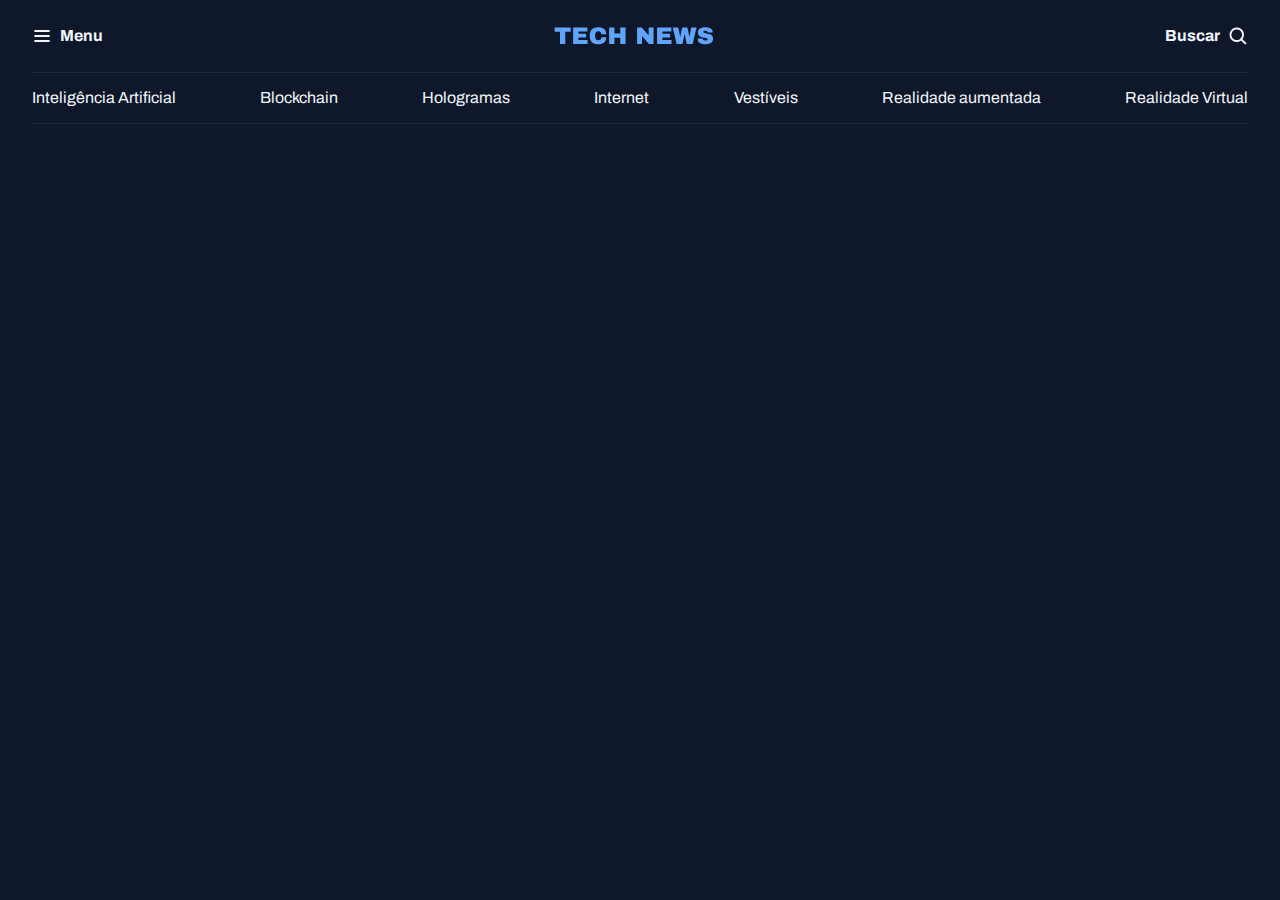
==== full-stack/portal-de-noticias/index.html @ 1cea3c32 "criando o Header da aplicação" ====
<!DOCTYPE html>
<html lang="en">
<head>
    <meta charset="UTF-8">
    <meta name="viewport" content="width=device-width, initial-scale=1.0">
    <!-- fonts css link -->
    <link rel="preconnect" href="https://fonts.googleapis.com">
    <link rel="preconnect" href="https://fonts.gstatic.com" crossorigin>
    <link href="https://fonts.googleapis.com/css2?family=Archivo:ital,wght@0,100..900;1,100..900&display=swap" rel="stylesheet">
    <!-- Css's link -->
    <link rel="stylesheet" href="styles/index.css">
    <title>Document</title>
</head>
<body>
    <header class="container">
        <nav id="primary" class="grid grid-flow-col">
            <div>
                <img src="assets/icons/List.svg" alt="ícone de Menu">
                <strong>Menu</strong>
            </div>

            <div>
                <img src="assets/Logo.svg" alt="TechNews logo">
            </div>

            <div>
                <strong>Buscar</strong>
                <img src="assets/icons/MagnifyingGlass.svg" alt="ícone de pesquisa">
            </div>
        </nav>

        <nav id="secundary" class="grid grid-flow-col">
            <a href="#">Inteligência Artificial</a>
            <a href="#">Blockchain</a>
            <a href="#">Hologramas</a>
            <a href="#">Internet</a>
            <a href="#">Vestíveis</a>
            <a href="#">Realidade aumentada</a>
            <a href="#">Realidade Virtual</a>
        </nav>
    </header>
</body>
</html>
---- full-stack/portal-de-noticias/styles/index.css ----
@import url(global.css);
@import url(header.css);
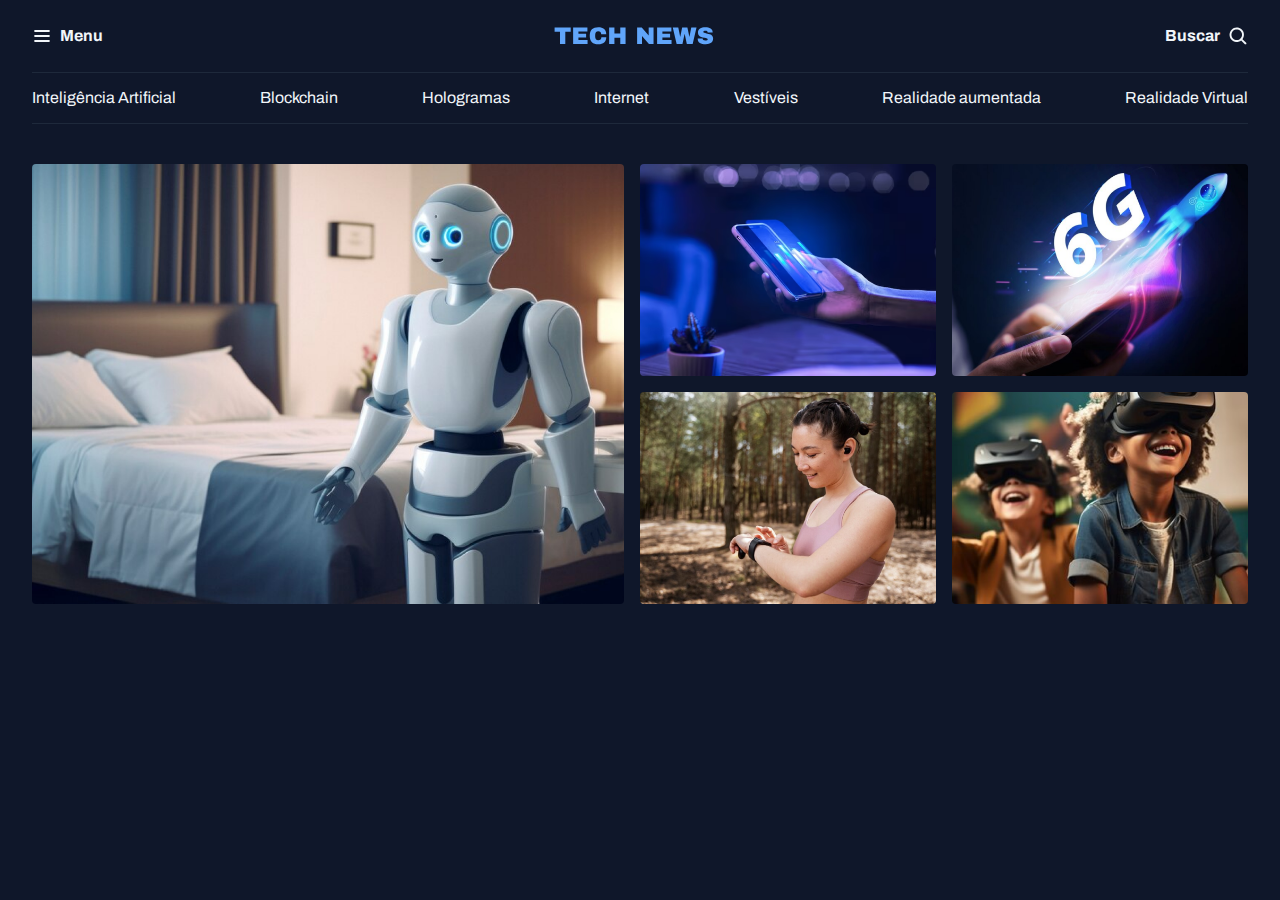
==== commit fc560fbd: "estruturando a secção destaques" ====
--- a/full-stack/portal-de-noticias/index.html
+++ b/full-stack/portal-de-noticias/index.html
@@ -39,5 +39,31 @@
             <a href="#">Realidade Virtual</a>
         </nav>
     </header>
+
+    <main class="grid container">
+        <section id="featured" class="grid grid-flow-col gap-16">
+            <div>
+                <img src="assets/images/Image 01.png" alt="">
+            </div>
+
+            <div class="grid grid-cols-2 gap-16">
+                <div>
+                    <img src="assets/images/Image 02.png" alt="">
+                </div>
+
+                <div>
+                    <img src="assets/images/Image 03.png" alt="">
+                </div>
+
+                <div>
+                    <img src="assets/images/Image 04.png" alt="">
+                </div>
+
+                <div>
+                    <img src="assets/images/Image 05.png" alt="">
+                </div>
+            </div>
+        </section>
+    </main>
 </body>
 </html>--- a/full-stack/portal-de-noticias/styles/index.css
+++ b/full-stack/portal-de-noticias/styles/index.css
@@ -1,2 +1,4 @@
 @import url(global.css);
-@import url(header.css);+@import url(utility.css);
+@import url(header.css);
+@import url(section.css);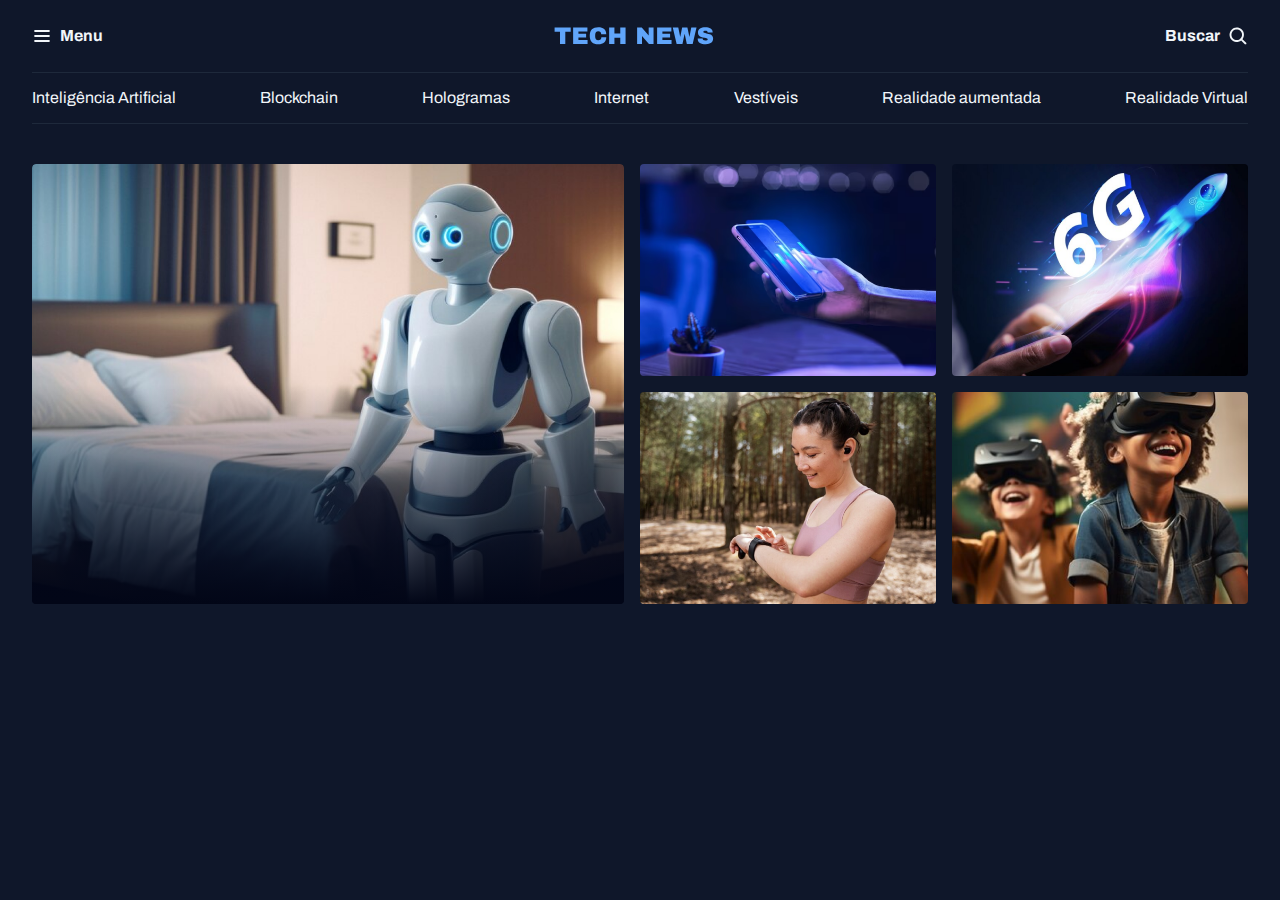
==== commit 747e813e: "adicionando fundo com degradê" ====
--- a/full-stack/portal-de-noticias/index.html
+++ b/full-stack/portal-de-noticias/index.html
@@ -42,7 +42,7 @@
 
     <main class="grid container">
         <section id="featured" class="grid grid-flow-col gap-16">
-            <div>
+            <div class="card">
                 <img src="assets/images/Image 01.png" alt="">
             </div>
 
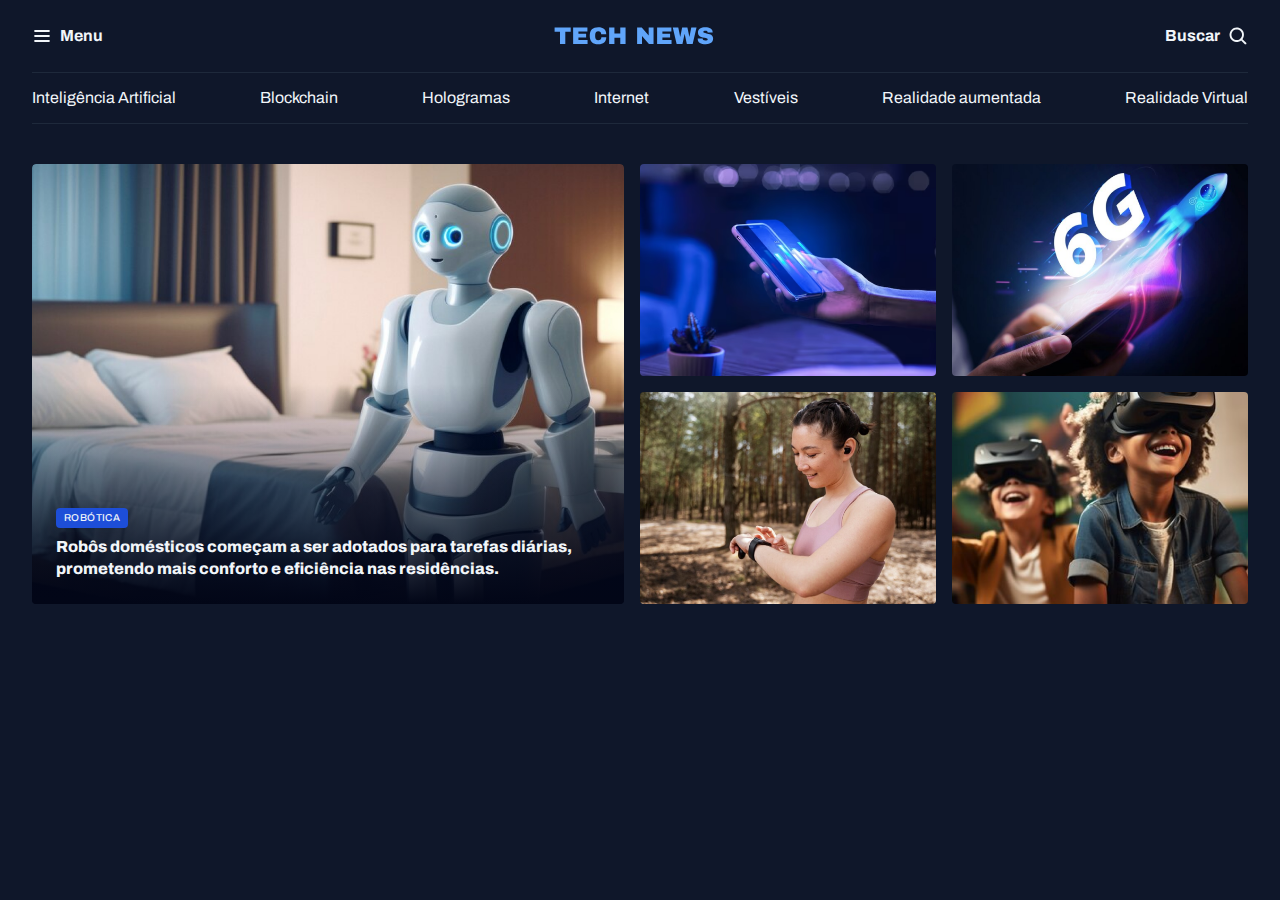
==== commit 2bbf57f6: "ajustando o conteudo do card" ====
--- a/full-stack/portal-de-noticias/index.html
+++ b/full-stack/portal-de-noticias/index.html
@@ -42,26 +42,32 @@
 
     <main class="grid container">
         <section id="featured" class="grid grid-flow-col gap-16">
-            <div class="card">
+            <figure class="card">
                 <img src="assets/images/Image 01.png" alt="">
-            </div>
+
+                <figcaption>
+                    <span class="content-tag">Robótica</span>
+
+                    <h2 class="text-xl">Robôs domésticos começam a ser adotados para tarefas diárias, prometendo mais conforto e eficiência nas residências.</h2>
+                </figcaption>
+            </figure>
 
             <div class="grid grid-cols-2 gap-16">
-                <div>
+                <figure>
                     <img src="assets/images/Image 02.png" alt="">
-                </div>
+                </figure>
 
-                <div>
+                <figure>
                     <img src="assets/images/Image 03.png" alt="">
-                </div>
+                </figure>
 
-                <div>
+                <figure>
                     <img src="assets/images/Image 04.png" alt="">
-                </div>
+                </figure>
 
-                <div>
+                <figure>
                     <img src="assets/images/Image 05.png" alt="">
-                </div>
+                </figure>
             </div>
         </section>
     </main>
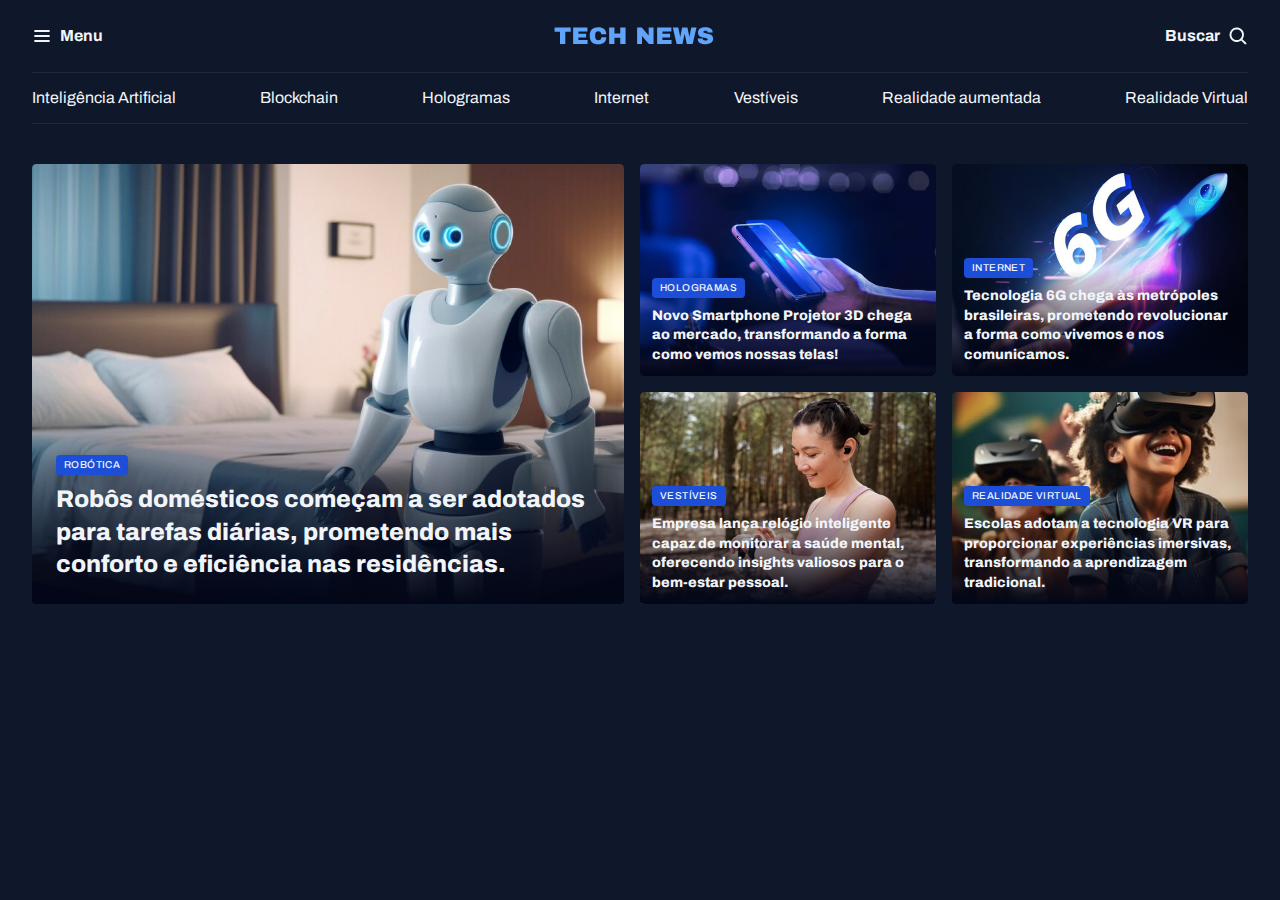
==== commit 1164da9b: "Finalizando a seção destaques" ====
--- a/full-stack/portal-de-noticias/index.html
+++ b/full-stack/portal-de-noticias/index.html
@@ -48,25 +48,49 @@
                 <figcaption>
                     <span class="content-tag">Robótica</span>
 
-                    <h2 class="text-xl">Robôs domésticos começam a ser adotados para tarefas diárias, prometendo mais conforto e eficiência nas residências.</h2>
+                    <h2 class="text-2xl">Robôs domésticos começam a ser adotados para tarefas diárias, prometendo mais conforto e eficiência nas residências.</h2>
                 </figcaption>
             </figure>
 
             <div class="grid grid-cols-2 gap-16">
-                <figure>
-                    <img src="assets/images/Image 02.png" alt="">
+                <figure class="card">
+                    <img src="assets/images/Image 02.png" alt="Novo Smartphone Projetor 3D chega ao mercado, transformando a forma como vemos nossas telas!">
+
+                    <figcaption>
+                        <span class="content-tag">Hologramas</span>
+    
+                        <h2 class="text-lg">Novo Smartphone Projetor 3D chega ao mercado, transformando a forma como vemos nossas telas!</h2>
+                    </figcaption>
                 </figure>
 
-                <figure>
-                    <img src="assets/images/Image 03.png" alt="">
+                <figure class="card">
+                    <img src="assets/images/Image 03.png" alt="Tecnologia 6G chega às metrópoles brasileiras, prometendo revolucionar a forma como vivemos e nos comunicamos.">
+
+                    <figcaption>
+                        <span class="content-tag">Internet</span>
+    
+                        <h2 class="text-lg">Tecnologia 6G chega às metrópoles brasileiras, prometendo revolucionar a forma como vivemos e nos comunicamos.</h2>
+                    </figcaption>
                 </figure>
 
-                <figure>
-                    <img src="assets/images/Image 04.png" alt="">
+                <figure class="card">
+                    <img src="assets/images/Image 04.png" alt="Empresa lança relógio inteligente capaz de monitorar a saúde mental, oferecendo insights valiosos para o bem-estar pessoal.">
+
+                    <figcaption>
+                        <span class="content-tag">Vestíveis</span>
+    
+                        <h2 class="text-lg">Empresa lança relógio inteligente capaz de monitorar a saúde mental, oferecendo insights valiosos para o bem-estar pessoal.</h2>
+                    </figcaption>
                 </figure>
 
-                <figure>
-                    <img src="assets/images/Image 05.png" alt="">
+                <figure class="card">
+                    <img src="assets/images/Image 05.png" alt="Escolas adotam a tecnologia VR para proporcionar experiências imersivas, transformando a aprendizagem tradicional.">
+
+                    <figcaption>
+                        <span class="content-tag">Realidade Virtual</span>
+    
+                        <h2 class="text-lg">Escolas adotam a tecnologia VR para proporcionar experiências imersivas, transformando a aprendizagem tradicional.</h2>
+                    </figcaption>
                 </figure>
             </div>
         </section>
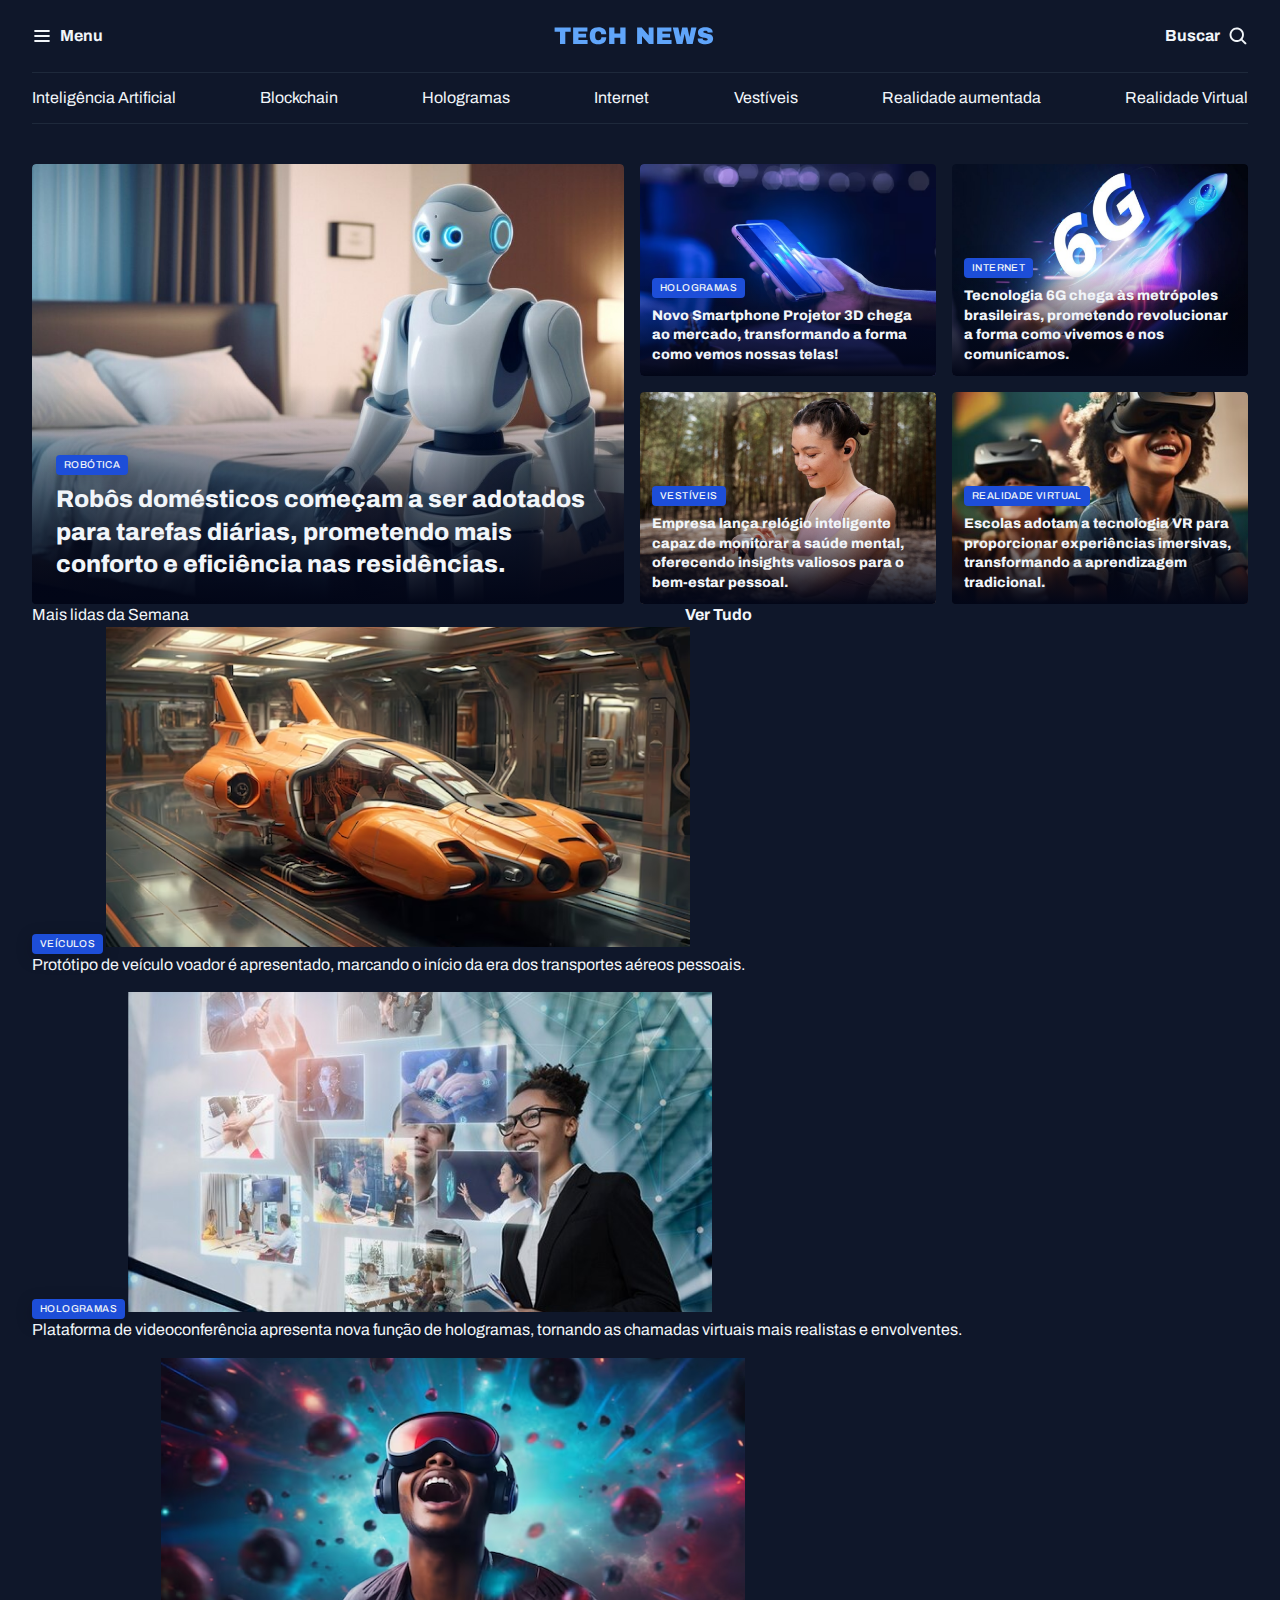
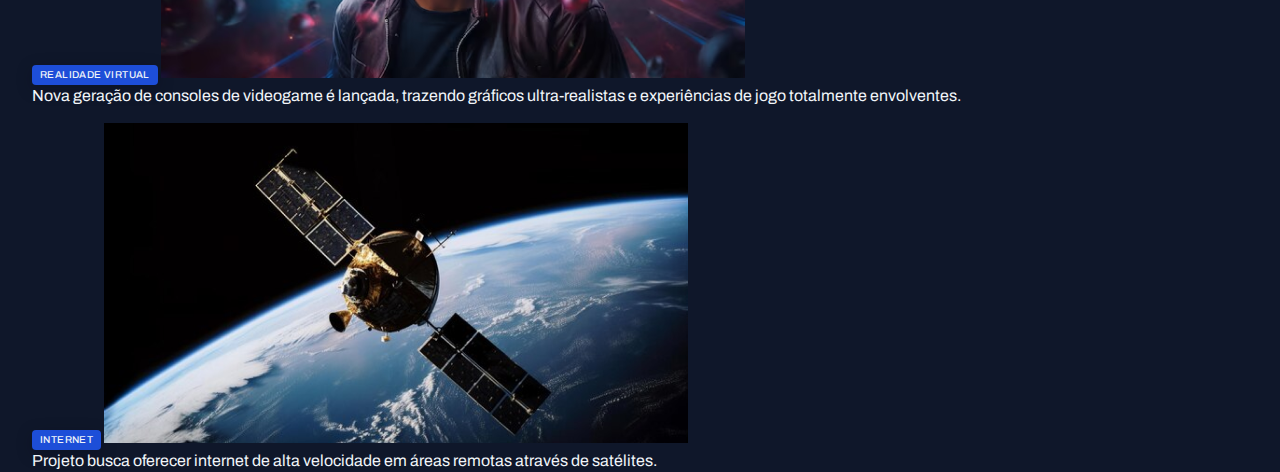
==== commit fe191c26: "estruturando a seçãos mais lidas da semana" ====
--- a/full-stack/portal-de-noticias/index.html
+++ b/full-stack/portal-de-noticias/index.html
@@ -94,6 +94,43 @@
                 </figure>
             </div>
         </section>
+
+        <section id="weekly">
+            <header class="grid grid-flow-col">
+                <h3>Mais lidas da Semana</h3>
+                <a href="#" class="grid grid-flow-col">
+                    <strong>Ver Tudo</strong>
+                    <span></span>
+                </a>
+            </header>
+
+            <div class="grid gap-16">
+                <figure>
+                    <span class="content-tag">Veículos</span>
+                    <img src="assets/images/Image 06.png" alt="">
+                    <p>Protótipo de veículo voador é apresentado, marcando o início da era dos transportes aéreos pessoais.</p>
+                </figure>
+
+                <figure>
+                    <span class="content-tag">Hologramas</span>
+                    <img src="assets/images/Image 07.png" alt="">
+                    <p>Plataforma de videoconferência apresenta nova função de hologramas, tornando as chamadas virtuais mais realistas e envolventes.</p>
+                </figure>
+
+                <figure>
+                    <span class="content-tag">Realidade Virtual</span>
+                    <img src="assets/images/Image 08.png" alt="">
+                    <p>Nova geração de consoles de videogame é lançada, trazendo gráficos ultra-realistas e experiências de jogo totalmente envolventes.</p>
+                </figure>
+
+                <figure>
+                    <span class="content-tag">Internet</span>
+                    <img src="assets/images/Image 09.png" alt="">
+                    <p>Projeto busca oferecer internet de alta velocidade em áreas remotas através de satélites.</p>
+                </figure>
+            </div>
+        </section>
     </main>
+        
 </body>
 </html>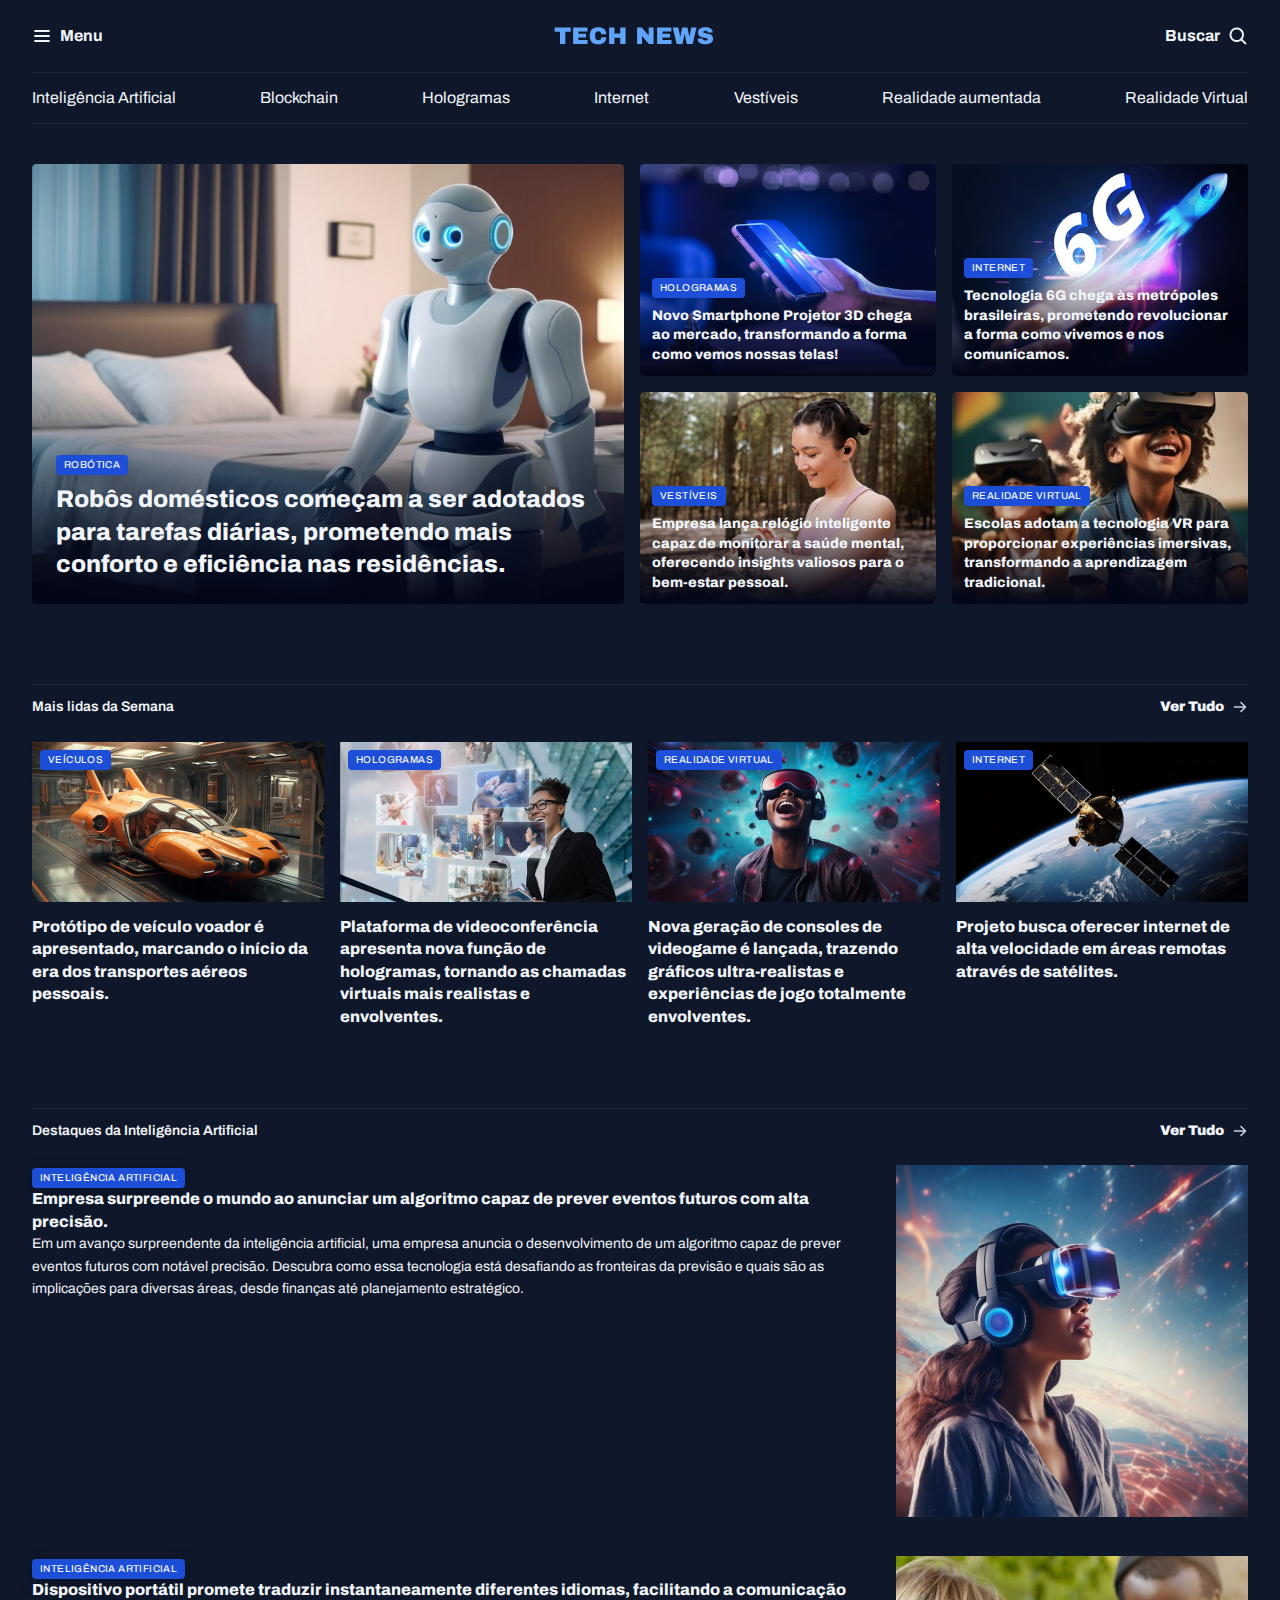
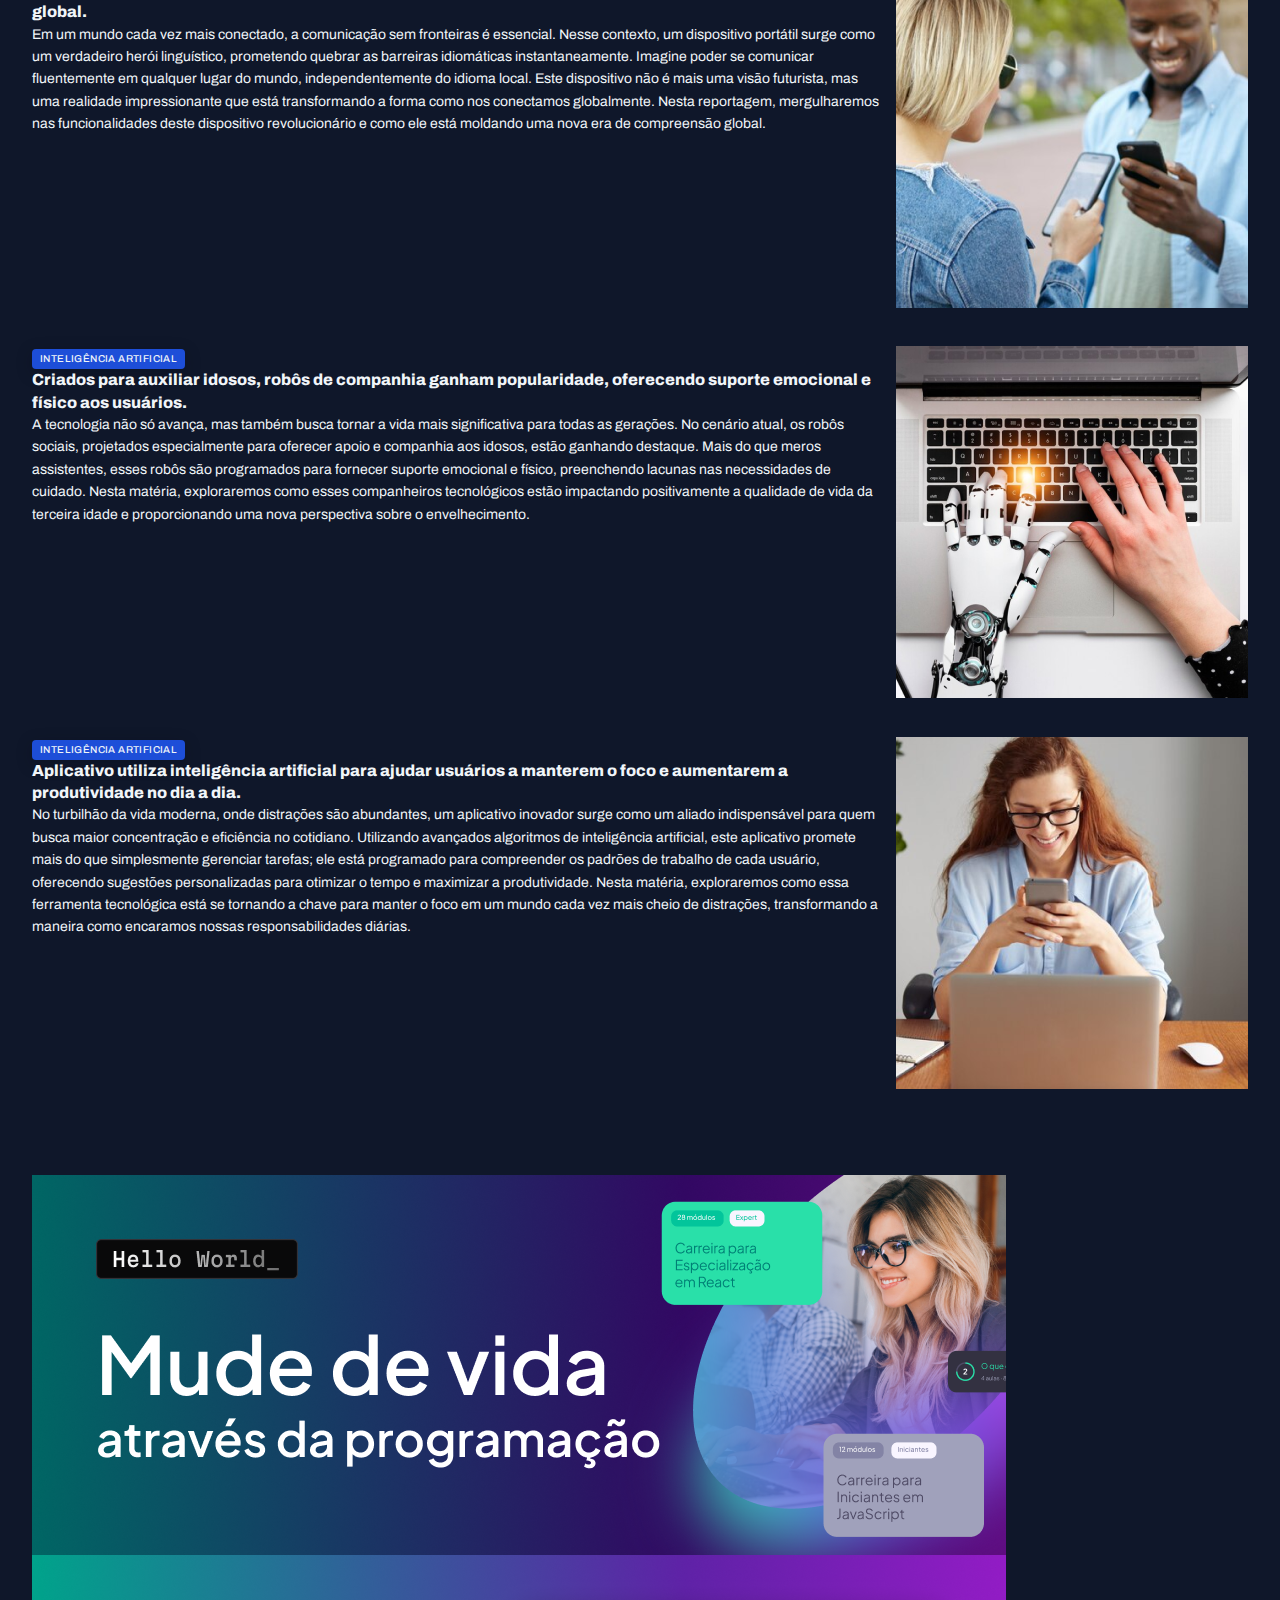
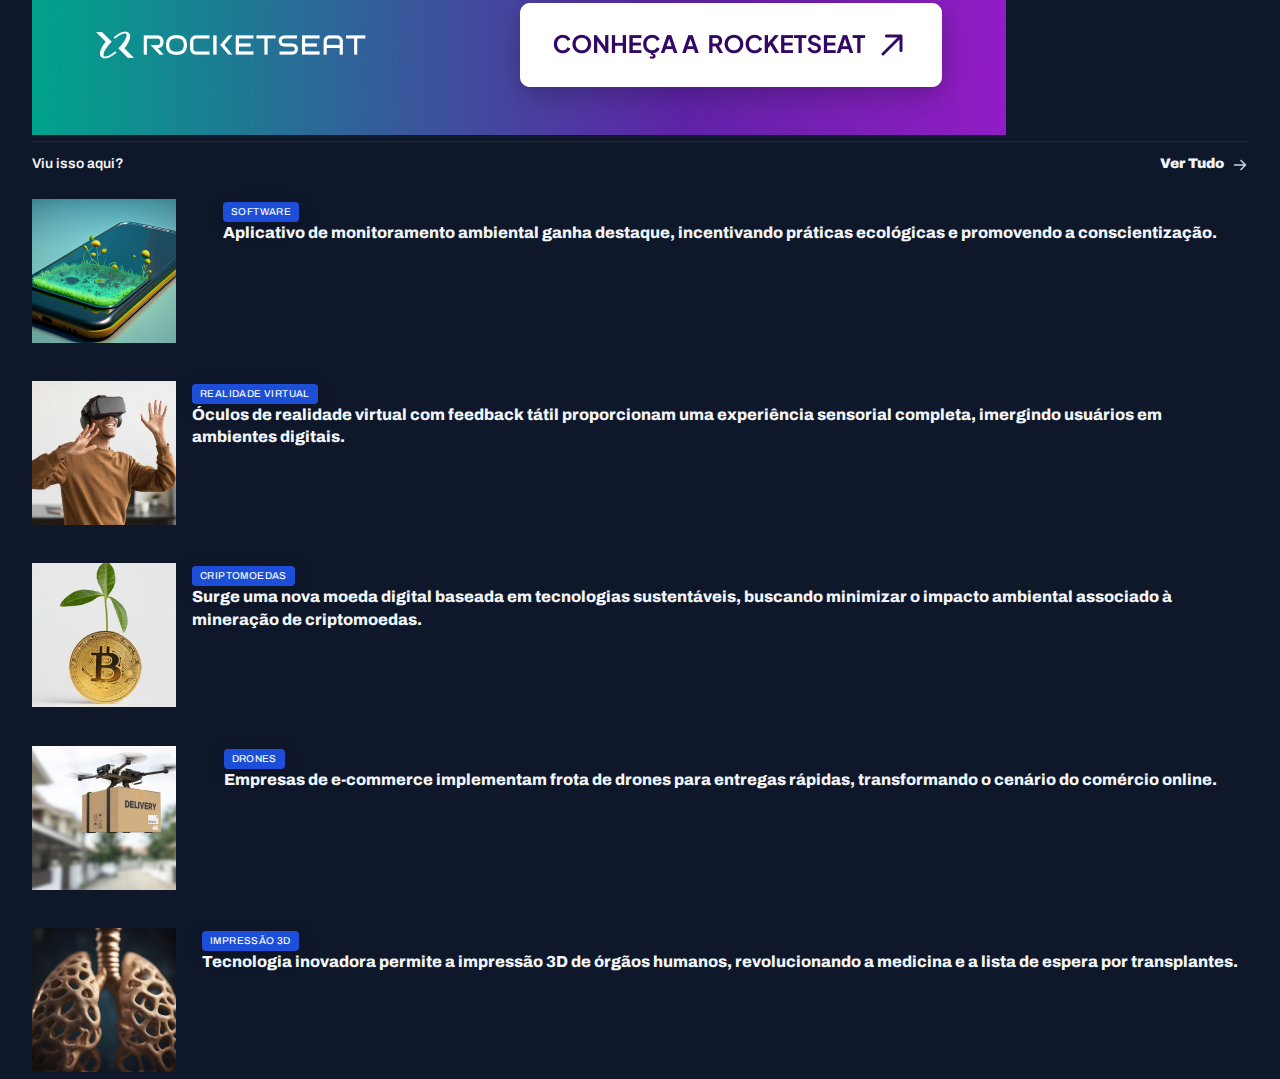
==== commit 13422c12: "Estruturando as ultimas seções" ====
--- a/full-stack/portal-de-noticias/index.html
+++ b/full-stack/portal-de-noticias/index.html
@@ -130,7 +130,140 @@
                 </figure>
             </div>
         </section>
+
+        <section id="ai">
+            <header class="grid grid-flow-col">
+                <h3>Destaques da Inteligência Artificial</h3>
+                <a href="#" class="grid grid-flow-col">
+                    <strong>Ver Tudo</strong>
+                    <span></span>
+                </a>
+            </header>
+
+            <div class="grid gap-32">
+                <article class="grid grid-flow-col gap-16">
+                    <div>
+                        <span class="content-tag">Inteligência Artificial</span>
+                        <h3 class="text-xl">Empresa surpreende o mundo ao anunciar um algoritmo capaz de prever eventos futuros com alta precisão.</h3>
+                        <p class="text-sm">Em um avanço surpreendente da inteligência artificial, uma empresa anuncia o desenvolvimento de um algoritmo capaz de prever eventos futuros com notável precisão. Descubra como essa tecnologia está desafiando as fronteiras da previsão e quais são as implicações para diversas áreas, desde finanças até planejamento estratégico.</p>
+                    </div>
+
+                    <div>
+                        <img src="assets/images/Image 10.png" alt="">
+                    </div>
+                </article>
+
+                <article class="grid grid-flow-col gap-16">
+                    <div>
+                        <span class="content-tag">Inteligência Artificial</span>
+                        <h3 class="text-xl">Dispositivo portátil promete traduzir instantaneamente diferentes idiomas, facilitando a comunicação global.</h3>
+                        <p class="text-sm">Em um mundo cada vez mais conectado, a comunicação sem fronteiras é essencial. Nesse contexto, um dispositivo portátil surge como um verdadeiro herói linguístico, prometendo quebrar as barreiras idiomáticas instantaneamente. Imagine poder se comunicar fluentemente em qualquer lugar do mundo, independentemente do idioma local. Este dispositivo não é mais uma visão futurista, mas uma realidade impressionante que está transformando a forma como nos conectamos globalmente. Nesta reportagem, mergulharemos nas funcionalidades deste dispositivo revolucionário e como ele está moldando uma nova era de compreensão global.</p>
+                    </div>
+
+                    <div>
+                        <img src="assets/images/Image 11.png" alt="">
+                    </div>
+                </article>
+
+                <article class="grid grid-flow-col gap-16">
+                    <div>
+                        <span class="content-tag">Inteligência Artificial</span>
+                        <h3 class="text-xl">Criados para auxiliar idosos, robôs de companhia ganham popularidade, oferecendo suporte emocional e físico aos usuários.</h3>
+                        <p class="text-sm">A tecnologia não só avança, mas também busca tornar a vida mais significativa para todas as gerações. No cenário atual, os robôs sociais, projetados especialmente para oferecer apoio e companhia aos idosos, estão ganhando destaque. Mais do que meros assistentes, esses robôs são programados para fornecer suporte emocional e físico, preenchendo lacunas nas necessidades de cuidado. Nesta matéria, exploraremos como esses companheiros tecnológicos estão impactando positivamente a qualidade de vida da terceira idade e proporcionando uma nova perspectiva sobre o envelhecimento.</p>
+                    </div>
+
+                    <div>
+                        <img src="assets/images/Image 12.png" alt="">
+                    </div>
+                </article>
+
+                <article class="grid grid-flow-col gap-16">
+                    <div>
+                        <span class="content-tag">Inteligência Artificial</span>
+                        <h3 class="text-xl">Aplicativo utiliza inteligência artificial para ajudar usuários a manterem o foco e aumentarem a produtividade no dia a dia.
+                        </h3>
+                        <p class="text-sm">No turbilhão da vida moderna, onde distrações são abundantes, um aplicativo inovador surge como um aliado indispensável para quem busca maior concentração e eficiência no cotidiano. Utilizando avançados algoritmos de inteligência artificial, este aplicativo promete mais do que simplesmente gerenciar tarefas; ele está programado para compreender os padrões de trabalho de cada usuário, oferecendo sugestões personalizadas para otimizar o tempo e maximizar a produtividade. Nesta matéria, exploraremos como essa ferramenta tecnológica está se tornando a chave para manter o foco em um mundo cada vez mais cheio de distrações, transformando a maneira como encaramos nossas responsabilidades diárias.</p>
+                    </div>
+
+                    <div>
+                        <img src="assets/images/Image 13.png" alt="">
+                    </div>
+                </article>
+            </div>
+        </section>
+
+        <div>
+            <div>
+                <img src="assets/Ads.png" alt="">
+            </div>
+
+            <section id="more">
+                <header class="grid grid-flow-col">
+                    <h3>Viu isso aqui?</h3>
+                    <a href="#" class="grid grid-flow-col">
+                        <strong>Ver Tudo</strong>
+                        <span></span>
+                    </a>
+                </header>
+
+                <div class="grid gap-32">
+                    <article class="grid grid-flow-col gap-16">
+                        <div>
+                            <img src="assets/images/Image 14.png" alt="">
+                        </div>
+
+                        <div>
+                            <span class="content-tag">Software</span>
+                            <h3 class="text-xl">Aplicativo de monitoramento ambiental ganha destaque, incentivando práticas ecológicas e promovendo a conscientização.</h3>
+                        </div>
+                    </article>
+
+                    <article class="grid grid-flow-col gap-16">
+                        <div>
+                            <img src="assets/images/Image 15.png" alt="">
+                        </div>
+
+                        <div>
+                            <span class="content-tag">Realidade Virtual</span>
+                            <h3 class="text-xl">Óculos de realidade virtual com feedback tátil proporcionam uma experiência sensorial completa, imergindo usuários em ambientes digitais.</h3>
+                        </div>
+                    </article>
+
+                    <article class="grid grid-flow-col gap-16">
+                        <div>
+                            <img src="assets/images/Image 16.png" alt="">
+                        </div>
+
+                        <div>
+                            <span class="content-tag">Criptomoedas</span>
+                            <h3 class="text-xl">Surge uma nova moeda digital baseada em tecnologias sustentáveis, buscando minimizar o impacto ambiental associado à mineração de criptomoedas.</h3>
+                        </div>
+                    </article>
+
+                    <article class="grid grid-flow-col gap-16">
+                        <div>
+                            <img src="assets/images/Image 17.png" alt="">
+                        </div>
+
+                        <div>
+                            <span class="content-tag">Drones</span>
+                            <h3 class="text-xl">Empresas de e-commerce implementam frota de drones para entregas rápidas, transformando o cenário do comércio online.</h3>
+                        </div>
+                    </article>
+
+                    <article class="grid grid-flow-col gap-16">
+                        <div>
+                            <img src="assets/images/Image 18.png" alt="">
+                        </div>
+
+                        <div>
+                            <span class="content-tag">Impressão 3D</span>
+                            <h3 class="text-xl">Tecnologia inovadora permite a impressão 3D de órgãos humanos, revolucionando a medicina e a lista de espera por transplantes.</h3>
+                        </div>
+                    </article>
+                </div>
+            </section>
+        </div>
     </main>
-        
 </body>
 </html>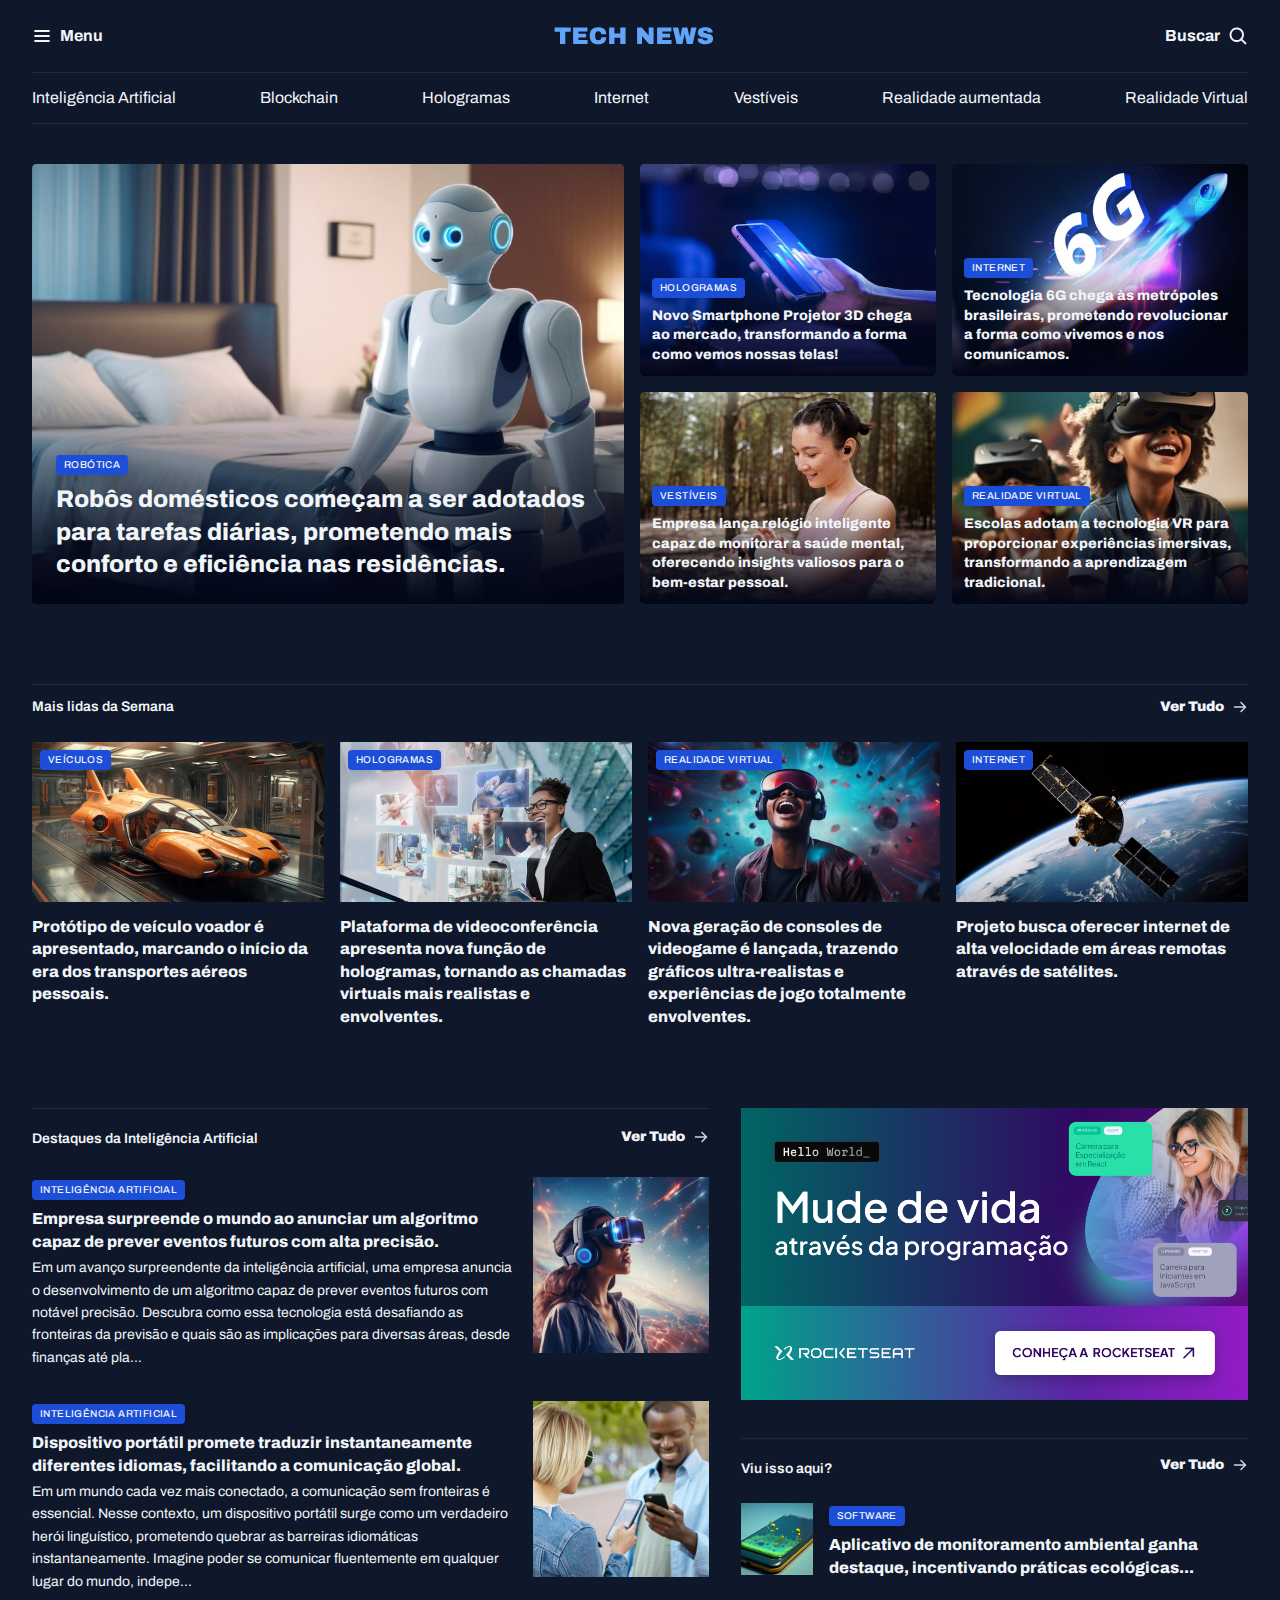
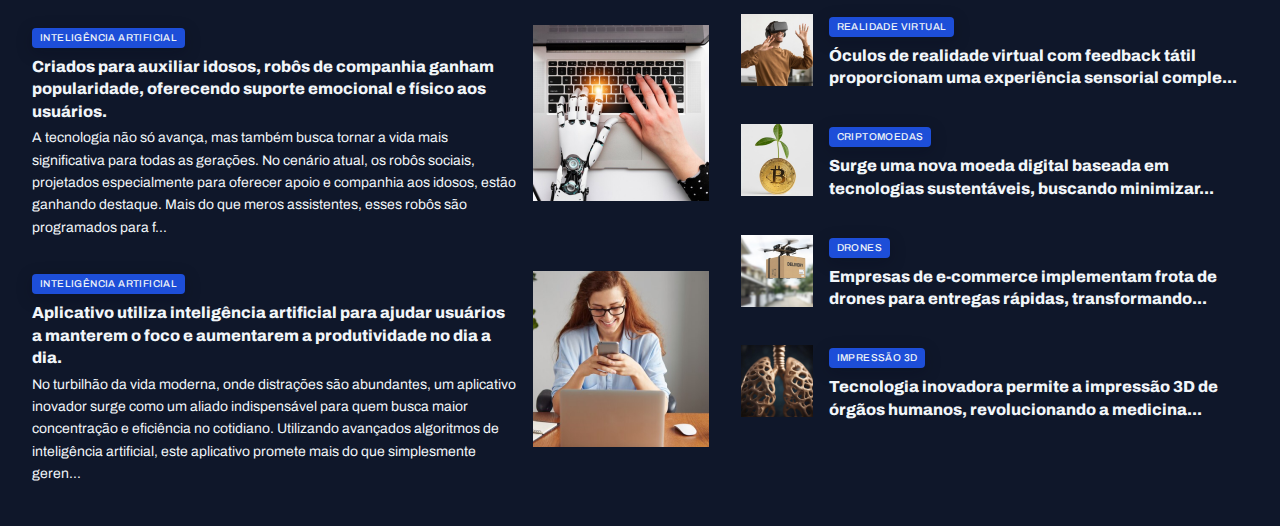
==== commit 992f75da: "Estilizando os ultimos cards" ====
--- a/full-stack/portal-de-noticias/index.html
+++ b/full-stack/portal-de-noticias/index.html
@@ -145,7 +145,7 @@
                     <div>
                         <span class="content-tag">Inteligência Artificial</span>
                         <h3 class="text-xl">Empresa surpreende o mundo ao anunciar um algoritmo capaz de prever eventos futuros com alta precisão.</h3>
-                        <p class="text-sm">Em um avanço surpreendente da inteligência artificial, uma empresa anuncia o desenvolvimento de um algoritmo capaz de prever eventos futuros com notável precisão. Descubra como essa tecnologia está desafiando as fronteiras da previsão e quais são as implicações para diversas áreas, desde finanças até planejamento estratégico.</p>
+                        <p class="text-sm">Em um avanço surpreendente da inteligência artificial, uma empresa anuncia o desenvolvimento de um algoritmo capaz de prever eventos futuros com notável precisão. Descubra como essa tecnologia está desafiando as fronteiras da previsão e quais são as implicações para diversas áreas, desde finanças até pla...</p>
                     </div>
 
                     <div>
@@ -157,7 +157,7 @@
                     <div>
                         <span class="content-tag">Inteligência Artificial</span>
                         <h3 class="text-xl">Dispositivo portátil promete traduzir instantaneamente diferentes idiomas, facilitando a comunicação global.</h3>
-                        <p class="text-sm">Em um mundo cada vez mais conectado, a comunicação sem fronteiras é essencial. Nesse contexto, um dispositivo portátil surge como um verdadeiro herói linguístico, prometendo quebrar as barreiras idiomáticas instantaneamente. Imagine poder se comunicar fluentemente em qualquer lugar do mundo, independentemente do idioma local. Este dispositivo não é mais uma visão futurista, mas uma realidade impressionante que está transformando a forma como nos conectamos globalmente. Nesta reportagem, mergulharemos nas funcionalidades deste dispositivo revolucionário e como ele está moldando uma nova era de compreensão global.</p>
+                        <p class="text-sm">Em um mundo cada vez mais conectado, a comunicação sem fronteiras é essencial. Nesse contexto, um dispositivo portátil surge como um verdadeiro herói linguístico, prometendo quebrar as barreiras idiomáticas instantaneamente. Imagine poder se comunicar fluentemente em qualquer lugar do mundo, indepe...</p>
                     </div>
 
                     <div>
@@ -169,7 +169,7 @@
                     <div>
                         <span class="content-tag">Inteligência Artificial</span>
                         <h3 class="text-xl">Criados para auxiliar idosos, robôs de companhia ganham popularidade, oferecendo suporte emocional e físico aos usuários.</h3>
-                        <p class="text-sm">A tecnologia não só avança, mas também busca tornar a vida mais significativa para todas as gerações. No cenário atual, os robôs sociais, projetados especialmente para oferecer apoio e companhia aos idosos, estão ganhando destaque. Mais do que meros assistentes, esses robôs são programados para fornecer suporte emocional e físico, preenchendo lacunas nas necessidades de cuidado. Nesta matéria, exploraremos como esses companheiros tecnológicos estão impactando positivamente a qualidade de vida da terceira idade e proporcionando uma nova perspectiva sobre o envelhecimento.</p>
+                        <p class="text-sm">A tecnologia não só avança, mas também busca tornar a vida mais significativa para todas as gerações. No cenário atual, os robôs sociais, projetados especialmente para oferecer apoio e companhia aos idosos, estão ganhando destaque. Mais do que meros assistentes, esses robôs são programados para f...</p>
                     </div>
 
                     <div>
@@ -182,7 +182,7 @@
                         <span class="content-tag">Inteligência Artificial</span>
                         <h3 class="text-xl">Aplicativo utiliza inteligência artificial para ajudar usuários a manterem o foco e aumentarem a produtividade no dia a dia.
                         </h3>
-                        <p class="text-sm">No turbilhão da vida moderna, onde distrações são abundantes, um aplicativo inovador surge como um aliado indispensável para quem busca maior concentração e eficiência no cotidiano. Utilizando avançados algoritmos de inteligência artificial, este aplicativo promete mais do que simplesmente gerenciar tarefas; ele está programado para compreender os padrões de trabalho de cada usuário, oferecendo sugestões personalizadas para otimizar o tempo e maximizar a produtividade. Nesta matéria, exploraremos como essa ferramenta tecnológica está se tornando a chave para manter o foco em um mundo cada vez mais cheio de distrações, transformando a maneira como encaramos nossas responsabilidades diárias.</p>
+                        <p class="text-sm">No turbilhão da vida moderna, onde distrações são abundantes, um aplicativo inovador surge como um aliado indispensável para quem busca maior concentração e eficiência no cotidiano. Utilizando avançados algoritmos de inteligência artificial, este aplicativo promete mais do que simplesmente geren...</p>
                     </div>
 
                     <div>
@@ -192,7 +192,7 @@
             </div>
         </section>
 
-        <div>
+        <aside>
             <div>
                 <img src="assets/Ads.png" alt="">
             </div>
@@ -214,7 +214,7 @@
 
                         <div>
                             <span class="content-tag">Software</span>
-                            <h3 class="text-xl">Aplicativo de monitoramento ambiental ganha destaque, incentivando práticas ecológicas e promovendo a conscientização.</h3>
+                            <h3 class="text-xl">Aplicativo de monitoramento ambiental ganha destaque, incentivando práticas ecológicas...</h3>
                         </div>
                     </article>
 
@@ -225,7 +225,7 @@
 
                         <div>
                             <span class="content-tag">Realidade Virtual</span>
-                            <h3 class="text-xl">Óculos de realidade virtual com feedback tátil proporcionam uma experiência sensorial completa, imergindo usuários em ambientes digitais.</h3>
+                            <h3 class="text-xl">Óculos de realidade virtual com feedback tátil proporcionam uma experiência sensorial comple...</h3>
                         </div>
                     </article>
 
@@ -236,7 +236,7 @@
 
                         <div>
                             <span class="content-tag">Criptomoedas</span>
-                            <h3 class="text-xl">Surge uma nova moeda digital baseada em tecnologias sustentáveis, buscando minimizar o impacto ambiental associado à mineração de criptomoedas.</h3>
+                            <h3 class="text-xl">Surge uma nova moeda digital baseada em tecnologias sustentáveis, buscando minimizar...</h3>
                         </div>
                     </article>
 
@@ -247,7 +247,7 @@
 
                         <div>
                             <span class="content-tag">Drones</span>
-                            <h3 class="text-xl">Empresas de e-commerce implementam frota de drones para entregas rápidas, transformando o cenário do comércio online.</h3>
+                            <h3 class="text-xl">Empresas de e-commerce implementam frota de drones para entregas rápidas, transformando...</h3>
                         </div>
                     </article>
 
@@ -258,12 +258,12 @@
 
                         <div>
                             <span class="content-tag">Impressão 3D</span>
-                            <h3 class="text-xl">Tecnologia inovadora permite a impressão 3D de órgãos humanos, revolucionando a medicina e a lista de espera por transplantes.</h3>
+                            <h3 class="text-xl">Tecnologia inovadora permite a impressão 3D de órgãos humanos, revolucionando a medicina...</h3>
                         </div>
                     </article>
                 </div>
             </section>
-        </div>
+        </aside>
     </main>
 </body>
 </html>